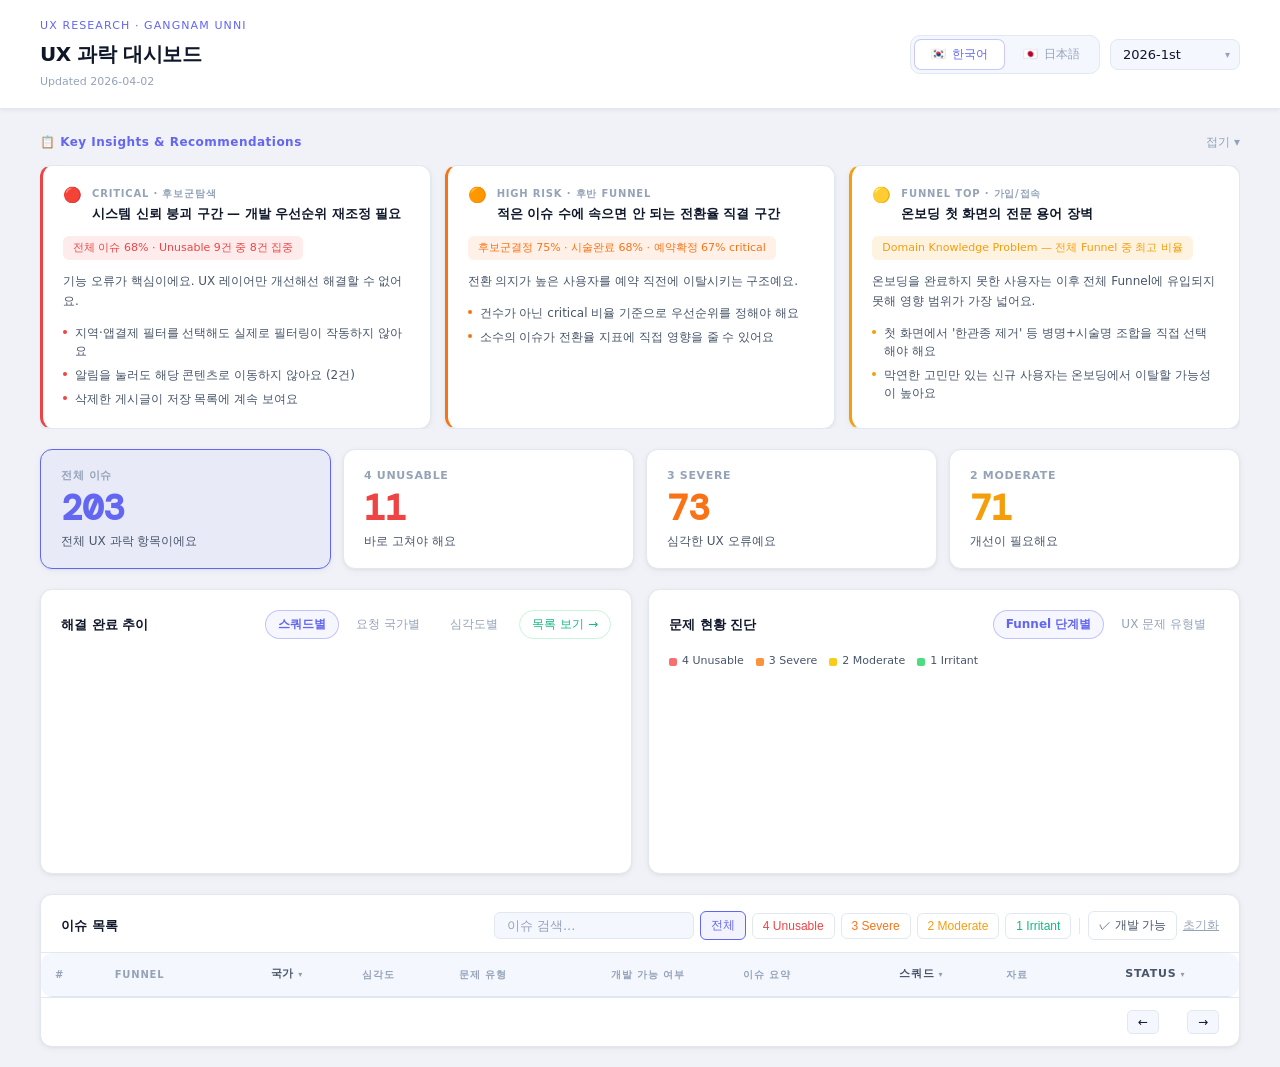
==== ux_dashboard_4.html @ ec980934 "fix: 계획중 이슈를 전체 이슈 카운트에 포함" ====
<!DOCTYPE html>
<html lang="ko">
<head>
<meta charset="UTF-8">
<meta name="viewport" content="width=device-width, initial-scale=1.0">
<title>UX 과락 대시보드 — 강남언니</title>
<link rel="preconnect" href="https://fonts.googleapis.com">
<link href="https://fonts.googleapis.com/css2?family=Noto+Sans+JP:wght@300;400;500;700&family=DM+Mono:wght@400;500&display=swap" rel="stylesheet">
<link rel="stylesheet" href="https://cdn.jsdelivr.net/gh/orioncactus/pretendard@v1.3.9/dist/web/variable/pretendardvariable.min.css">
<script src="https://cdnjs.cloudflare.com/ajax/libs/Chart.js/4.4.1/chart.umd.min.js"></script>
<script src="https://cdn.sheetjs.com/xlsx-0.20.3/package/dist/xlsx.full.min.js"></script>
<script src="https://cdnjs.cloudflare.com/ajax/libs/jszip/3.10.1/jszip.min.js"></script>
<style>
  :root {
    --bg: #f0f2f8;
    --surface: #ffffff;
    --surface2: #f5f7ff;
    --border: #e2e8f0;
    --text: #0f172a;
    --text-secondary: #475569;
    --muted: #94a3b8;
    --accent: #6366f1;
    --accent-jp: #ec4899;
    --s1: #10b981;
    --s2: #f59e0b;
    --s3: #f97316;
    --s4: #ef4444;
    --funnel-color: #3b82f6;
    --radius: 12px;
    --current-accent: #6366f1;
  }
  *, *::before, *::after { box-sizing: border-box; margin: 0; padding: 0; }
  body {
    font-family: "Pretendard Variable", "Pretendard", -apple-system, BlinkMacSystemFont, system-ui, sans-serif;
    background: var(--bg);
    color: var(--text);
    min-height: 100vh;
    line-height: 1.5;
    -webkit-font-smoothing: antialiased;
  }
  body.lang-jp { font-family: "Noto Sans JP", sans-serif; }

  /* HEADER */
  header {
    padding: 18px 40px;
    border-bottom: 1px solid var(--border);
    display: flex;
    align-items: center;
    justify-content: space-between;
    gap: 24px;
    flex-wrap: wrap;
    background: var(--surface);
    box-shadow: 0 1px 4px rgba(0,0,0,0.07);
  }
  .header-left { display: flex; flex-direction: column; gap: 4px; }
  .header-eyebrow { font-size: 11px; font-weight: 500; letter-spacing: 0.1em; color: var(--current-accent); text-transform: uppercase; transition: color 0.3s; }
  h1 { font-size: 20px; font-weight: 700; letter-spacing: -0.02em; }
  .header-updated { font-size: 11px; color: var(--muted); margin-top: 1px; }
  .header-right { display: flex; align-items: center; gap: 10px; }
  .lang-seg { display: flex; background: var(--surface2); border: 1px solid var(--border); border-radius: 10px; padding: 3px; gap: 2px; }
  .lang-btn { font-size: 12px; font-weight: 500; padding: 6px 16px; border-radius: 7px; border: none; background: transparent; color: var(--muted); cursor: pointer; transition: all 0.2s; display: flex; align-items: center; gap: 6px; white-space: nowrap; }
  .lang-btn:hover { color: var(--text); }
  .lang-btn.active-kr { background: var(--surface); color: var(--accent); border: 1px solid rgba(99,102,241,0.35); }
  .lang-btn.active-jp { background: var(--surface); color: var(--accent-jp); border: 1px solid rgba(236,72,153,0.35); }
  .period-dropdown-wrap { position: relative; }
  .period-dropdown { appearance: none; -webkit-appearance: none; background: var(--surface2); border: 1px solid var(--border); color: var(--text); font-family: inherit; font-size: 13px; padding: 7px 30px 7px 12px; border-radius: 8px; cursor: pointer; outline: none; transition: border-color 0.15s; min-width: 130px; }
  .period-dropdown:hover { border-color: var(--muted); }
  .period-dropdown:focus { border-color: var(--current-accent); }
  .dropdown-arrow { position: absolute; right: 10px; top: 50%; transform: translateY(-50%); pointer-events: none; color: var(--muted); font-size: 10px; }

  /* JP BANNER */
  .jp-placeholder { display: none; }
  .jp-placeholder.visible { display: block; }
  .jp-banner { background: linear-gradient(135deg, rgba(249,168,212,0.05), rgba(249,168,212,0.02)); border-bottom: 1px solid rgba(249,168,212,0.15); padding: 14px 40px; display: flex; align-items: center; justify-content: space-between; gap: 16px; }
  .jp-banner-text { font-size: 13px; color: var(--accent-jp); }
  .jp-banner-sub { font-size: 11px; color: var(--muted); margin-top: 3px; }
  .jp-upload-hint { font-size: 11px; color: var(--muted); border: 1px dashed rgba(249,168,212,0.25); border-radius: 6px; padding: 7px 12px; white-space: nowrap; }

  /* SUMMARY SECTION */
  .summary-section { padding: 24px 40px 0; }
  .summary-header { display: flex; align-items: center; justify-content: space-between; margin-bottom: 14px; cursor: pointer; user-select: none; }
  .summary-header-left { display: flex; align-items: center; gap: 8px; }
  .summary-eyebrow { font-size: 12px; font-weight: 600; letter-spacing: 0.04em; color: var(--current-accent); transition: color 0.3s; }
  .summary-toggle { font-size: 12px; color: var(--muted); display: flex; align-items: center; gap: 4px; transition: color 0.15s; }
  .summary-toggle:hover { color: var(--text); }
  .summary-toggle-icon { transition: transform 0.25s; }
  .summary-toggle-icon.collapsed { transform: rotate(-90deg); }

  .summary-cards { display: grid; grid-template-columns: repeat(3, 1fr); gap: 14px; overflow: hidden; max-height: 600px; transition: max-height 0.4s cubic-bezier(0.16,1,0.3,1), opacity 0.3s; }
  .summary-cards.collapsed { max-height: 0; opacity: 0; pointer-events: none; }

  .summary-card { background: var(--surface); border: 1px solid var(--border); border-radius: var(--radius); padding: 20px; display: flex; flex-direction: column; gap: 12px; box-shadow: 0 1px 3px rgba(0,0,0,0.05), 0 2px 8px rgba(0,0,0,0.04); }
  .summary-card.red { border-left: 3px solid var(--s4); }
  .summary-card.orange { border-left: 3px solid var(--s3); }
  .summary-card.yellow { border-left: 3px solid var(--s2); }

  .summary-card-header { display: flex; align-items: flex-start; gap: 10px; }
  .summary-icon { font-size: 15px; line-height: 1; margin-top: 2px; flex-shrink: 0; }
  .summary-card-titles {}
  .summary-card-label { font-size: 10px; font-weight: 600; letter-spacing: 0.08em; color: var(--muted); text-transform: uppercase; margin-bottom: 4px; }
  .summary-card-title { font-size: 13px; font-weight: 600; line-height: 1.45; color: var(--text); }

  .summary-desc { font-size: 12px; line-height: 1.65; color: var(--text-secondary); }

  .summary-bullets { display: flex; flex-direction: column; gap: 6px; }
  .summary-bullet { display: flex; align-items: flex-start; gap: 8px; font-size: 12px; color: var(--text-secondary); line-height: 1.5; }
  .bullet-dot { width: 4px; height: 4px; border-radius: 50%; flex-shrink: 0; margin-top: 6px; }
  .red .bullet-dot { background: var(--s4); }
  .orange .bullet-dot { background: var(--s3); }
  .yellow .bullet-dot { background: var(--s2); }

  .summary-stat { font-size: 11px; font-weight: 500; padding: 4px 10px; border-radius: 6px; display: inline-flex; align-items: center; gap: 5px; width: fit-content; }
  .red .summary-stat { background: rgba(239,68,68,0.1); color: var(--s4); }
  .orange .summary-stat { background: rgba(249,115,22,0.1); color: var(--s3); }
  .yellow .summary-stat { background: rgba(245,158,11,0.12); color: var(--s2); }

  /* MAIN */
  main { padding: 20px 40px; display: grid; gap: 20px; }

  /* KPI */
  .kpi-row { display: grid; grid-template-columns: repeat(4, 1fr); gap: 12px; }
  .kpi-card { background: var(--surface); border: 1px solid var(--border); border-radius: var(--radius); padding: 18px 20px; display: flex; flex-direction: column; gap: 6px; cursor: pointer; transition: border-color 0.2s, transform 0.15s, box-shadow 0.2s; box-shadow: 0 1px 3px rgba(0,0,0,0.05), 0 2px 8px rgba(0,0,0,0.04); }
  .kpi-card:hover { border-color: var(--current-accent); transform: translateY(-2px); box-shadow: 0 4px 16px rgba(99,102,241,0.15); }
  .kpi-card.active { border-color: var(--current-accent); background: rgba(99,102,241,0.06); }
  body.lang-jp .kpi-card.active { background: rgba(236,72,153,0.06); }
  .kpi-label { font-size: 11px; font-weight: 600; letter-spacing: 0.06em; color: var(--muted); text-transform: uppercase; }
  .kpi-value { font-size: 36px; font-weight: 700; font-family: "DM Mono", monospace; letter-spacing: -0.03em; line-height: 1; }
  .kpi-sub { font-size: 12px; color: var(--text-secondary); }
  .sev-1 { color: var(--s1); } .sev-2 { color: var(--s2); } .sev-3 { color: var(--s3); } .sev-4 { color: var(--s4); }

  /* CHARTS */
  .charts-row { display: grid; grid-template-columns: 1fr 1fr; gap: 20px; }
  .chart-card { background: var(--surface); border: 1px solid var(--border); border-radius: var(--radius); padding: 20px; display: flex; flex-direction: column; box-shadow: 0 1px 3px rgba(0,0,0,0.05), 0 2px 8px rgba(0,0,0,0.04); }
  .chart-title-wrap { display: flex; align-items: center; gap: 8px; margin-bottom: 14px; }
  .chart-title { font-size: 12px; font-weight: 600; color: var(--text-secondary); letter-spacing: 0.04em; }
  .chart-info-btn { position: relative; width: 16px; height: 16px; border-radius: 50%; border: 1.5px solid var(--border); color: var(--muted); font-size: 9px; font-family: "DM Mono", monospace; font-weight: 700; cursor: pointer; display: flex; align-items: center; justify-content: center; flex-shrink: 0; transition: border-color 0.15s, color 0.15s, background 0.15s; user-select: none; }
  .chart-info-btn:hover { border-color: var(--current-accent); color: var(--current-accent); background: rgba(99,102,241,0.08); }
  body.lang-jp .chart-info-btn:hover { background: rgba(236,72,153,0.08); }
  .chart-tooltip-panel { position: absolute; top: calc(100% + 8px); left: 0; width: 360px; background: var(--surface2); border: 1px solid var(--border); border-radius: var(--radius); padding: 14px 16px; z-index: 300; opacity: 0; pointer-events: none; transition: opacity 0.15s, transform 0.15s; transform: translateY(-6px); box-shadow: 0 12px 40px rgba(0,0,0,0.5); }
  .chart-tooltip-panel.align-right { left: auto; right: 0; }
  .chart-info-btn:hover .chart-tooltip-panel { opacity: 1; pointer-events: auto; transform: translateY(0); }
  .tooltip-section-title { font-size: 10px; font-weight: 600; letter-spacing: 0.12em; color: var(--muted); text-transform: uppercase; margin-bottom: 10px; }
  .tooltip-item { padding: 8px 0; border-bottom: 1px solid var(--border); display: flex; flex-direction: column; gap: 4px; }
  .tooltip-item:first-of-type { padding-top: 0; }
  .tooltip-item:last-child { border-bottom: none; padding-bottom: 0; }
  .tooltip-item-header { margin-bottom: 2px; }
  .tooltip-item-en { font-size: 11px; color: var(--text); line-height: 1.55; }
  .tooltip-item-kr { font-size: 11px; color: var(--text-secondary); line-height: 1.55; }
  body.lang-jp .tooltip-item-kr { display: none; }
  .tooltip-item-jp { display: none; font-size: 11px; color: var(--text-secondary); line-height: 1.55; }
  body.lang-jp .tooltip-item-jp { display: block; }
  body.lang-jp .tooltip-prob-desc { display: none; }
  .tooltip-prob-desc-jp { display: none; font-size: 11px; color: var(--text-secondary); line-height: 1.55; }
  body.lang-jp .tooltip-prob-desc-jp { display: block; }
  .tooltip-kr-title {}
  body.lang-jp .tooltip-kr-title { display: none; }
  .tooltip-jp-title { display: none; }
  body.lang-jp .tooltip-jp-title { display: block; }
  .tooltip-prob-name { font-size: 11px; font-weight: 600; color: var(--text); font-family: "DM Mono", monospace; }
  .tooltip-prob-desc { font-size: 11px; color: var(--text-secondary); line-height: 1.55; }
  /* dual chart layout */
  .dual-chart-wrap { display: flex; gap: 16px; }
  .dual-chart-panel { background: var(--surface); border: 1px solid var(--border); border-radius: var(--radius); padding: 20px; box-shadow: 0 1px 3px rgba(0,0,0,0.05), 0 2px 8px rgba(0,0,0,0.04); flex: 1; min-width: 0; display: flex; flex-direction: column; }
  .dual-chart-header { display: flex; justify-content: space-between; align-items: center; margin-bottom: 14px; }
  .dual-chart-title { font-size: 13px; font-weight: 600; color: var(--text); }
  .dual-chart-toggle { display: flex; gap: 4px; }
  .chart-mini-btn { font-size: 12px; font-weight: 500; padding: 5px 12px; border-radius: 20px; border: 1px solid transparent; background: transparent; color: var(--muted); cursor: pointer; transition: all 0.18s; font-family: inherit; }
  .chart-mini-btn:hover { color: var(--text); background: var(--surface2); border-color: var(--border); }
  .chart-mini-btn.active { background: var(--surface2); border-color: var(--border); color: var(--text); font-weight: 600; }
  .chart-mini-btn.view-list-btn { color: var(--s1); border-color: rgba(74,222,128,0.3); margin-left: 4px; }
  .chart-mini-btn.view-list-btn:hover { background: rgba(74,222,128,0.08); border-color: rgba(74,222,128,0.5); }
  .resolved-view-banner { display: flex; align-items: center; gap: 10px; background: rgba(74,222,128,0.08); border: 1px solid rgba(74,222,128,0.25); border-radius: 8px; padding: 8px 14px; margin-bottom: 10px; font-size: 12px; color: var(--s1); }
  .resolved-view-banner span { flex: 1; }
  .resolved-view-exit { font-size: 11px; padding: 3px 10px; border-radius: 6px; border: 1px solid rgba(74,222,128,0.3); background: transparent; color: var(--s1); cursor: pointer; white-space: nowrap; transition: all 0.15s; font-family: inherit; }
  .resolved-view-exit:hover { background: rgba(74,222,128,0.12); }
  body.lang-jp .chart-mini-btn.active { color: var(--accent-jp); border-color: rgba(236,72,153,0.35); background: rgba(236,72,153,0.06); }
  body:not(.lang-jp) .chart-mini-btn.active { color: var(--accent); border-color: rgba(99,102,241,0.35); background: rgba(99,102,241,0.06); }
  .right-chart-view { display: none; flex-direction: column; flex: 1; }
  .right-chart-view.active { display: flex; }
  .chart-wrap { position: relative; flex: 1; min-height: 200px; }
  .stack-legend { display: flex; gap: 12px; margin-bottom: 12px; flex-wrap: wrap; }
  .legend-item { display: flex; align-items: center; gap: 5px; font-size: 11px; color: var(--text-secondary); }
  .legend-dot { width: 8px; height: 8px; border-radius: 2px; flex-shrink: 0; }
  .funnel-bars { display: flex; flex-direction: column; gap: 8px; flex: 1; }
  .funnel-row { display: flex; align-items: center; gap: 10px; }
  .funnel-name { font-size: 11px; color: var(--text-secondary); width: 110px; flex-shrink: 0; white-space: nowrap; overflow: hidden; text-overflow: ellipsis; cursor: pointer; transition: color 0.15s, background 0.15s; border-radius: 4px; padding: 2px 5px; margin-left: -5px; text-decoration: underline; text-decoration-style: dotted; text-decoration-color: rgba(107,114,128,0.4); text-underline-offset: 3px; }
  .funnel-name:hover { color: var(--text); background: var(--surface2); text-decoration-color: var(--muted); }
  .funnel-name.selected { color: var(--current-accent); font-weight: 600; text-decoration-color: var(--current-accent); text-decoration-style: solid; }
  .funnel-bar-bg { flex: 1; background: var(--surface2); border-radius: 4px; height: 20px; overflow: hidden; cursor: pointer; display: flex; }
  .stack-seg { height: 100%; transition: width 0.6s cubic-bezier(0.16,1,0.3,1); display: flex; align-items: center; justify-content: center; min-width: 0; overflow: hidden; }
  .stack-seg:first-child { border-radius: 4px 0 0 4px; }
  .stack-seg:last-child { border-radius: 0 4px 4px 0; }
  .stack-seg:only-child { border-radius: 4px; }
  .stack-label { font-family: "DM Mono", monospace; font-size: 10px; color: rgba(0,0,0,0.75); font-weight: 600; white-space: nowrap; pointer-events: none; }
  .funnel-total { font-family: "DM Mono", monospace; font-size: 11px; color: var(--muted); width: 28px; text-align: right; flex-shrink: 0; }

  /* TABLE */
  .table-card { background: var(--surface); border: 1px solid var(--border); border-radius: var(--radius); overflow: visible; box-shadow: 0 1px 3px rgba(0,0,0,0.05), 0 2px 8px rgba(0,0,0,0.04); }
  .table-scroll-wrap { overflow: hidden; border-radius: var(--radius); }
  .table-header { padding: 16px 20px 12px; display: flex; align-items: center; justify-content: space-between; border-bottom: 1px solid var(--border); gap: 16px; flex-wrap: wrap; }
  .table-title { font-size: 13px; font-weight: 600; color: var(--text); }
  .filters { display: flex; gap: 6px; flex-wrap: wrap; align-items: center; }
  .filter-btn { font-size: 12px; padding: 5px 10px; border-radius: 6px; border: 1px solid var(--border); background: transparent; color: var(--text-secondary); cursor: pointer; transition: all 0.15s; white-space: nowrap; }
  .filter-btn:hover { border-color: var(--text); color: var(--text); }
  .filter-btn.active { border-color: var(--current-accent); color: var(--current-accent); background: rgba(99,102,241,0.08); }
  body.lang-jp .filter-btn.active { background: rgba(236,72,153,0.08); }
  .spec-filter-btn.active { border-color: var(--s1) !important; color: var(--s1) !important; background: rgba(16,185,129,0.12) !important; }
  .search-input { background: var(--surface2); border: 1px solid var(--border); border-radius: 6px; padding: 5px 12px; color: var(--text); font-size: 13px; outline: none; width: 200px; transition: border-color 0.15s; font-family: inherit; }
  .search-input:focus { border-color: var(--current-accent); }
  .search-input::placeholder { color: var(--muted); }
  .issue-table { width: 100%; border-collapse: collapse; }
  .issue-table th { font-size: 10px; font-weight: 600; letter-spacing: 0.08em; color: var(--muted); text-transform: uppercase; padding: 9px 14px; text-align: left; border-bottom: 1px solid var(--border); background: var(--surface2); }
  .issue-table td { padding: 12px 14px; font-size: 13px; border-bottom: 1px solid var(--border); vertical-align: middle; }
  .issue-table tr:last-child td { border-bottom: none; }
  .issue-table tbody tr { cursor: pointer; transition: background 0.1s; }
  .issue-table tbody tr:hover { background: rgba(99,102,241,0.04); }
  .spec-badge { display: inline-flex; align-items: center; justify-content: center; width: 18px; height: 18px; border-radius: 50%; background: rgba(16,185,129,0.15); color: var(--s1); font-size: 11px; font-weight: 700; line-height: 1; }
  .squad-badge { display: inline-flex; align-items: center; font-size: 11px; font-weight: 600; padding: 3px 8px; border-radius: 10px; white-space: nowrap; }
  .sev-badge { display: inline-flex; align-items: center; font-size: 10px; font-weight: 600; font-family: "DM Mono", monospace; padding: 3px 8px; border-radius: 4px; white-space: nowrap; }
  .sev-badge.s1 { background: rgba(16,185,129,0.12); color: var(--s1); }
  .sev-badge.s2 { background: rgba(245,158,11,0.14); color: var(--s2); }
  .sev-badge.s3 { background: rgba(249,115,22,0.12); color: var(--s3); }
  .sev-badge.s4 { background: rgba(239,68,68,0.12); color: var(--s4); }
  
  .squad-badge { display: inline-block; font-size: 11px; font-weight: 600; border-radius: 20px; padding: 2px 10px; white-space: nowrap; }
  .squad-badge.squad-관계 { background: #dbeafe; color: #1d4ed8; }
  .squad-badge.squad-핵심콘텐츠 { background: #fef3c7; color: #92400e; }
  .squad-badge.squad-검색 { background: #d1fae5; color: #065f46; }
  .squad-badge.squad-탐색 { background: #ede9fe; color: #5b21b6; }
  .squad-badge.squad-기타 { background: #f1f5f9; color: #475569; }
  .squad-badge.squad-필수 { background: #fce7f3; color: #9d174d; }
  .prob-tag { display: inline-block; font-size: 10px; background: var(--surface2); border: 1px solid var(--border); border-radius: 4px; padding: 2px 6px; color: var(--text-secondary); margin: 1px; white-space: nowrap; }
  .issue-text { line-height: 1.5; color: var(--text); max-width: 440px; display: -webkit-box; -webkit-line-clamp: 2; -webkit-box-orient: vertical; overflow: hidden; }
  .has-img-icon { display: inline-flex; align-items: center; gap: 3px; font-size: 10px; color: var(--muted); white-space: nowrap; }
  .row-num { font-family: "DM Mono", monospace; font-size: 11px; color: var(--muted); }
  .status-badge { display: inline-block; font-size: 10px; font-weight: 600; border-radius: 5px; padding: 2px 8px; white-space: nowrap; }
  .status-badge.s-done { background: rgba(16,185,129,0.12); color: var(--s1); border: 1px solid rgba(16,185,129,0.3); }
  .status-badge.s-planned { background: rgba(96,165,250,0.1); color: #60a5fa; border: 1px solid rgba(96,165,250,0.3); }
  .status-badge.s-exclude { background: rgba(148,163,184,0.12); color: var(--muted); border: 1px solid rgba(148,163,184,0.3); }
  .status-badge.s-exclude-tip { cursor: help; gap: 3px; }
  .status-badge.s-empty { color: #cbd5e1; font-size: 11px; }
  tr.s-row-done td { opacity: 0.4; text-decoration: line-through; text-decoration-color: rgba(0,0,0,0.25); }
  tr.s-row-done td:last-child { opacity: 1; text-decoration: none; }
  .table-footer { padding: 12px 20px; border-top: 1px solid var(--border); font-size: 12px; color: var(--text-secondary); display: flex; align-items: center; justify-content: space-between; }
  .page-btns { display: flex; gap: 6px; align-items: center; }
  .page-btn { background: var(--surface2); border: 1px solid var(--border); color: var(--text); font-size: 12px; padding: 4px 10px; border-radius: 5px; cursor: pointer; font-family: inherit; transition: border-color 0.15s; }
  .page-btn:hover { border-color: var(--current-accent); color: var(--current-accent); }
  .page-btn:disabled { opacity: 0.3; cursor: not-allowed; }
  .filter-divider { width: 1px; height: 16px; background: var(--border); margin: 0 2px; align-self: center; flex-shrink: 0; }
  .reset-btn { font-size: 12px; color: var(--muted); cursor: pointer; text-decoration: underline; background: none; border: none; font-family: inherit; padding: 0; transition: color 0.15s; }
  .reset-btn:hover { color: var(--current-accent); }

  /* MODAL */
  .modal-overlay { position: fixed; inset: 0; background: rgba(0,0,0,0.75); backdrop-filter: blur(8px); z-index: 100; display: flex; align-items: center; justify-content: center; padding: 24px; opacity: 0; pointer-events: none; transition: opacity 0.2s; }
  .modal-overlay.open { opacity: 1; pointer-events: all; }
  .modal { background: var(--surface); border: 1px solid var(--border); border-radius: 16px; width: 100%; max-width: 720px; max-height: 88vh; overflow-y: auto; transform: translateY(16px); transition: transform 0.2s; position: relative; display: flex; flex-direction: column; }
  .modal-overlay.open .modal { transform: translateY(0); }
  .modal-header { padding: 24px 28px 18px; border-bottom: 1px solid var(--border); position: sticky; top: 0; background: var(--surface); z-index: 10; }
  .modal-close { position: absolute; top: 18px; right: 18px; background: var(--surface2); border: 1px solid var(--border); color: var(--muted); width: 30px; height: 30px; border-radius: 7px; cursor: pointer; font-size: 14px; display: flex; align-items: center; justify-content: center; transition: all 0.15s; }
  .modal-close:hover { color: var(--text); border-color: var(--text); }
  .modal-id { font-family: "DM Mono", monospace; font-size: 11px; color: var(--muted); letter-spacing: 0.1em; margin-bottom: 8px; }
  .modal-headline { font-size: 15px; font-weight: 600; line-height: 1.6; padding-right: 36px; margin-bottom: 14px; }
  .modal-meta { display: flex; gap: 8px; flex-wrap: wrap; }
  .modal-funnel { font-size: 11px; color: var(--funnel-color); background: rgba(96,165,250,0.1); border: 1px solid rgba(96,165,250,0.2); border-radius: 6px; padding: 4px 10px; }
  .modal-period-tag { font-size: 11px; color: var(--text-secondary); background: var(--surface2); border: 1px solid var(--border); border-radius: 6px; padding: 4px 10px; }
  .modal-body { padding: 20px 28px 28px; display: flex; flex-direction: column; gap: 20px; }
  .modal-section-label { font-size: 10px; font-weight: 600; letter-spacing: 0.1em; color: var(--muted); text-transform: uppercase; margin-bottom: 8px; }
  .modal-problem-text { font-size: 13px; line-height: 1.75; color: var(--text); background: var(--surface2); border-radius: 10px; padding: 14px 16px; white-space: pre-wrap; }
  .img-gallery { display: grid; grid-template-columns: repeat(auto-fill, minmax(180px, 1fr)); gap: 10px; }
  .img-thumb-wrap { background: var(--surface2); border: 1px solid var(--border); border-radius: 10px; overflow: hidden; cursor: zoom-in; transition: border-color 0.15s, transform 0.15s; aspect-ratio: 9/16; display: flex; align-items: center; justify-content: center; }
  .img-thumb-wrap:hover { border-color: var(--current-accent); transform: scale(1.02); }
  .img-thumb { width: 100%; height: 100%; object-fit: contain; display: block; }
  .modal-link-btn { display: inline-flex; align-items: center; gap: 8px; font-size: 12px; color: var(--funnel-color); border: 1px solid rgba(96,165,250,0.25); border-radius: 8px; padding: 8px 14px; text-decoration: none; background: rgba(96,165,250,0.05); transition: all 0.15s; width: fit-content; }
  .modal-link-btn:hover { background: rgba(96,165,250,0.12); border-color: rgba(96,165,250,0.5); }

  /* LIGHTBOX */
  .lightbox { position: fixed; inset: 0; background: rgba(0,0,0,0.92); z-index: 200; display: flex; align-items: center; justify-content: center; padding: 24px; opacity: 0; pointer-events: none; transition: opacity 0.2s; }
  .lightbox.open { opacity: 1; pointer-events: all; }
  .lightbox img { max-width: 100%; max-height: 90vh; object-fit: contain; border-radius: 8px; }
  .lightbox-close { position: absolute; top: 20px; right: 20px; background: rgba(255,255,255,0.1); border: 1px solid rgba(255,255,255,0.2); color: #fff; width: 40px; height: 40px; border-radius: 10px; cursor: pointer; font-size: 16px; display: flex; align-items: center; justify-content: center; transition: background 0.15s; }
  .lightbox-close:hover { background: rgba(255,255,255,0.2); }

  .stack-tooltip { position: fixed; background: var(--surface2); border: 1px solid var(--border); border-radius: 8px; padding: 8px 12px; font-size: 12px; color: var(--text); pointer-events: none; z-index: 300; opacity: 0; transition: opacity 0.1s; white-space: nowrap; line-height: 1.8; box-shadow: 0 4px 12px rgba(0,0,0,0.3); }

  .country-row { display: grid; grid-template-columns: 1fr 1fr; gap: 20px; }
  .country-card { background: var(--surface); border: 1px solid var(--border); border-radius: var(--radius); padding: 18px 20px; box-shadow: 0 1px 3px rgba(0,0,0,0.05), 0 2px 8px rgba(0,0,0,0.04); }
  .country-card-header { display: flex; align-items: center; justify-content: space-between; margin-bottom: 10px; }
  .country-card-title { font-size: 13px; font-weight: 600; color: var(--text); }
  .country-card-total { font-family: "DM Mono", monospace; font-size: 11px; color: var(--text-secondary); }
  .country-progress-wrap { margin: 8px 0 6px; }
  .country-progress-bg { height: 6px; border-radius: 3px; background: var(--border); overflow: hidden; display: flex; }
  .country-progress-seg { height: 100%; transition: width 0.5s cubic-bezier(0.16,1,0.3,1); }
  .country-progress-label { font-size: 11px; color: var(--text-secondary); margin-top: 5px; display: flex; justify-content: space-between; }
  .country-legend { display: flex; gap: 10px; flex-wrap: wrap; margin-top: 8px; }
  .country-legend-item { font-size: 10px; color: var(--text-secondary); display: flex; align-items: center; gap: 4px; }
  .country-legend-dot { width: 7px; height: 7px; border-radius: 50%; flex-shrink: 0; }
  .country-detail-btn { display: block; width: 100%; margin-top: 10px; padding: 6px 0; background: none; border: 1px solid var(--border); border-radius: 6px; color: var(--muted); font-size: 11px; font-family: inherit; cursor: pointer; transition: border-color 0.15s, color 0.15s; text-align: center; }
  .country-detail-btn:hover { border-color: var(--muted); color: var(--text-secondary); }
  .country-detail-panel { overflow: hidden; max-height: 0; transition: max-height 0.38s cubic-bezier(0.16,1,0.3,1); }
  .country-detail-panel.open { max-height: 180px; }
  .country-vbar-area { display: flex; align-items: flex-end; gap: 6px; height: 90px; margin-top: 14px; padding: 0 4px; }
  .country-vbar-col { display: flex; flex-direction: column; align-items: center; flex: 1; min-width: 0; }
  .country-vbar-count { font-family: "DM Mono", monospace; font-size: 10px; font-weight: 600; color: var(--text); margin-bottom: 4px; }
  .country-vbar-bar { width: 100%; border-radius: 3px 3px 0 0; min-height: 2px; transition: height 0.45s cubic-bezier(0.16,1,0.3,1); }
  .country-vbar-name { font-size: 9px; color: var(--muted); margin-top: 4px; text-align: center; white-space: nowrap; overflow: hidden; text-overflow: ellipsis; max-width: 100%; }
  .origin-badge { display: inline-block; font-family: "DM Mono", monospace; font-size: 10px; font-weight: 600; padding: 2px 7px; border-radius: 4px; cursor: default; user-select: none; }
  .origin-kr { background: rgba(99,102,241,0.1); color: var(--accent); border: 1px solid rgba(99,102,241,0.3); }
  .origin-jp { background: rgba(236,72,153,0.1); color: var(--accent-jp); border: 1px solid rgba(236,72,153,0.3); }
  /* 컬럼 필터 팝오버 (국가 / 스쿼드) */
  .col-filter-wrap { position: relative; display: inline-block; }
  .col-filter-btn { cursor: pointer; user-select: none; white-space: nowrap; font-size: 11px; padding: 3px 7px; border-radius: 6px; border: 1px solid transparent; transition: all 0.15s; display: inline-flex; align-items: center; gap: 4px; color: var(--text-secondary); }
  .col-filter-btn:hover { color: var(--text); background: rgba(255,255,255,0.06); border-color: var(--border); }
  .col-filter-btn.filtered { color: var(--accent); background: rgba(99,102,241,0.12); border-color: rgba(99,102,241,0.35); }
  .col-filter-chevron { font-size: 8px; opacity: 0.55; transition: transform 0.18s; }
  .col-filter-btn.open .col-filter-chevron { transform: rotate(180deg); }
  .col-filter-popover { position: absolute; top: calc(100% + 8px); left: 50%; transform: translateX(-50%); background: var(--surface2); border: 1px solid var(--border); border-radius: 10px; box-shadow: 0 10px 28px rgba(0,0,0,0.5); z-index: 400; padding: 5px; min-width: 136px; display: none; }
  .col-filter-popover.open { display: block; }
  .col-filter-popover.align-right { left: auto; right: 0; transform: none; }
  .col-filter-item { display: flex; align-items: center; gap: 8px; padding: 7px 10px; border-radius: 7px; font-size: 12px; cursor: pointer; color: var(--text-secondary); transition: background 0.12s, color 0.12s; white-space: nowrap; }
  .col-filter-item:hover { background: rgba(255,255,255,0.06); color: var(--text); }
  .col-filter-item.active { color: var(--text); background: rgba(255,255,255,0.04); }
  .col-filter-dot { width: 7px; height: 7px; border-radius: 50%; flex-shrink: 0; }
  .col-filter-check { font-size: 11px; color: var(--accent); visibility: hidden; margin-left: auto; }
  .col-filter-item.active .col-filter-check { visibility: visible; }
  .col-filter-count { font-size: 10px; font-family: "DM Mono", monospace; color: var(--muted); margin-left: auto; padding-left: 8px; }
  .col-filter-divider { height: 1px; background: var(--border); margin: 4px 2px; }
  .col-filter-footer { padding: 6px 8px 2px; display: flex; gap: 6px; justify-content: flex-end; border-top: 1px solid var(--border); margin-top: 4px; }
  .col-filter-clear { font-size: 10px; color: var(--muted); cursor: pointer; padding: 3px 7px; border-radius: 5px; background: transparent; border: 1px solid var(--border); transition: all 0.12s; }
  .col-filter-clear:hover { color: var(--text); border-color: var(--text); }
  @media (max-width: 960px) {
    header, .summary-section, main { padding: 16px 20px; }
    .kpi-row { grid-template-columns: repeat(2, 1fr); }
    .trend-grid, .country-row { grid-template-columns: 1fr; }
    .trend-card.full { grid-column: 1; }
    .trend-kpi-row { grid-template-columns: repeat(2, 1fr); }
    .summary-cards { grid-template-columns: 1fr; }
    .img-gallery { grid-template-columns: repeat(auto-fill, minmax(140px, 1fr)); }
  }
  @media (max-width: 600px) {
    .charts-row { grid-template-columns: 1fr; }
  }


  .csv-origin-btn.active-col{border-color:rgba(15,185,129,0.5);background:rgba(15,185,129,0.08);color:var(--s1);font-weight:600;}
</style>
</head>
<body>

<!-- HEADER -->
<header>
  <div class="header-left">
    <div class="header-eyebrow" id="header-eyebrow">UX Research · Gangnam Unni</div>
    <h1 id="header-title">UX 과락 대시보드</h1>
    <div class="header-updated">Updated 2026-04-02</div>
  </div>
  <div class="header-right">
    <div class="lang-seg">
      <button class="lang-btn active-kr" id="btn-kr" onclick="setLang('kr')"><span>🇰🇷</span> 한국어</button>
      <button class="lang-btn" id="btn-jp" onclick="setLang('jp')"><span>🇯🇵</span> 日本語</button>
    </div>
    <div class="period-dropdown-wrap">
      <select class="period-dropdown" id="period-select" onchange="selectPeriod(this.value)"></select>
      <span class="dropdown-arrow">▾</span>
    </div>
  </div>
</header>

<!-- JP BANNER -->
<div class="jp-placeholder" id="jp-placeholder">
  <div class="jp-banner">
    <div>
      <div class="jp-banner-text">🗂 日本語版データはまだ登録されていません</div>
      <div class="jp-banner-sub">データファイルをアップロードすると、このダッシュボードに追加できます</div>
    </div>
    <div class="jp-upload-hint">+ 次の四半期にファイルをアップロードすると自動追加</div>
  </div>
</div>

<!-- SUMMARY -->
<div class="summary-section">
  <div class="summary-header" onclick="toggleSummary()">
    <div class="summary-header-left">
      <div class="summary-eyebrow" id="summary-eyebrow">📋 Key Insights &amp; Recommendations</div>
    </div>
    <div class="summary-toggle">
      <span id="summary-toggle-text">접기</span>
      <span class="summary-toggle-icon" id="summary-toggle-icon">▾</span>
    </div>
  </div>
  <div class="summary-cards" id="summary-cards">

    <!-- CARD 1 -->
    <div class="summary-card red">
      <div class="summary-card-header">
        <div class="summary-icon">🔴</div>
        <div class="summary-card-titles">
          <div class="summary-card-label" id="sc1-label">Critical · 후보군탐색</div>
          <div class="summary-card-title" id="sc1-title">시스템 신뢰 붕괴 구간 — 개발 우선순위 재조정 필요</div>
        </div>
      </div>
      <div class="summary-stat" id="sc1-stat">전체 이슈 68% · Unusable 9건 중 8건 집중</div>
      <div class="summary-desc" id="sc1-desc">UX 불편이 아닌 기능 오류가 핵심으로, UX 레이어 개선만으로는 해결 불가합니다.</div>
      <div class="summary-bullets">
        <div class="summary-bullet"><div class="bullet-dot"></div><span id="sc1-b1">지역·앱결제 필터 선택 시 실제 필터링 미작동</span></div>
        <div class="summary-bullet"><div class="bullet-dot"></div><span id="sc1-b2">알림 클릭 시 해당 콘텐츠로 미이동 (2건)</span></div>
        <div class="summary-bullet"><div class="bullet-dot"></div><span id="sc1-b3">삭제된 게시글이 저장 목록에 계속 노출</span></div>
      </div>
    </div>

    <!-- CARD 2 -->
    <div class="summary-card orange">
      <div class="summary-card-header">
        <div class="summary-icon">🟠</div>
        <div class="summary-card-titles">
          <div class="summary-card-label" id="sc2-label">High Risk · 후반 Funnel</div>
          <div class="summary-card-title" id="sc2-title">적은 이슈 수에 속으면 안 되는 전환율 직결 구간</div>
        </div>
      </div>
      <div class="summary-stat" id="sc2-stat">후보군결정 75% · 시술완료 68% · 예약확정 67% critical</div>
      <div class="summary-desc" id="sc2-desc">이미 전환 의지가 높은 사용자를 예약 직전에 이탈시키는 구조입니다.</div>
      <div class="summary-bullets">
        <div class="summary-bullet"><div class="bullet-dot"></div><span id="sc2-b1">절대 건수가 아닌 critical 비율 기준 우선순위 적용 필요</span></div>
        <div class="summary-bullet"><div class="bullet-dot"></div><span id="sc2-b2">소수의 이슈가 전환율 지표에 직접 영향을 줄 수 있음</span></div>
      </div>
    </div>

    <!-- CARD 3 -->
    <div class="summary-card yellow">
      <div class="summary-card-header">
        <div class="summary-icon">🟡</div>
        <div class="summary-card-titles">
          <div class="summary-card-label" id="sc3-label">Funnel Top · 가입/접속</div>
          <div class="summary-card-title" id="sc3-title">온보딩 첫 화면의 전문 용어 장벽</div>
        </div>
      </div>
      <div class="summary-stat" id="sc3-stat">Domain Knowledge Problem — 전체 Funnel 중 최고 비율</div>
      <div class="summary-desc" id="sc3-desc">온보딩 미완료 사용자는 이후 전체 Funnel에 유입되지 못해 영향 범위가 가장 넓습니다.</div>
      <div class="summary-bullets">
        <div class="summary-bullet"><div class="bullet-dot"></div><span id="sc3-b1">첫 화면에서 '한관종 제거' 등 병명+시술명 조합 선택 요구</span></div>
        <div class="summary-bullet"><div class="bullet-dot"></div><span id="sc3-b2">막연한 고민만 있는 신규 사용자의 온보딩 이탈 가능성 높음</span></div>
      </div>
    </div>

  </div>
</div>

<!-- MAIN -->
<main id="main-content">
  <div class="kpi-row">
    <div class="kpi-card active" onclick="filterSeverity('all')" id="kpi-all">
      <div class="kpi-label" id="kpi-label-all">전체 이슈</div>
      <div class="kpi-value" style="color:var(--current-accent)" id="kpi-total-val">—</div>
      <div class="kpi-sub" id="kpi-sub-all">전체 UX 과락 항목</div>
    </div>
    <div class="kpi-card" onclick="filterSeverity('4 Unusable')" id="kpi-4">
      <div class="kpi-label">4 Unusable</div>
      <div class="kpi-value sev-4" id="kpi-4-val">—</div>
      <div class="kpi-sub" id="kpi-sub-4">즉시 수정 필요</div>
    </div>
    <div class="kpi-card" onclick="filterSeverity('3 Severe')" id="kpi-3">
      <div class="kpi-label">3 Severe</div>
      <div class="kpi-value sev-3" id="kpi-3-val">—</div>
      <div class="kpi-sub" id="kpi-sub-3">심각한 UX 오류</div>
    </div>
    <div class="kpi-card" onclick="filterSeverity('2 Moderate')" id="kpi-2">
      <div class="kpi-label">2 Moderate</div>
      <div class="kpi-value sev-2" id="kpi-2-val">—</div>
      <div class="kpi-sub" id="kpi-sub-2">개선 검토 필요</div>
    </div>
  </div>

  <div class="dual-chart-wrap" id="combo-chart-card">

    <!-- 왼쪽: 해결 완료 추이 -->
    <div class="dual-chart-panel">
      <div class="dual-chart-header">
        <div class="dual-chart-title" id="resolved-chart-title">해결 완료 추이</div>
        <div class="dual-chart-toggle">
          <button class="chart-mini-btn active" onclick="switchResolvedGrouping('squad')" id="rgbtn-squad">스쿼드별</button>
          <button class="chart-mini-btn" onclick="switchResolvedGrouping('country')" id="rgbtn-country">요청 국가별</button>
          <button class="chart-mini-btn" onclick="switchResolvedGrouping('severity')" id="rgbtn-severity">심각도별</button>
          <button class="chart-mini-btn view-list-btn" onclick="viewResolvedIssues()">목록 보기 →</button>
        </div>
      </div>
      <div class="chart-wrap" style="height:220px;position:relative"><canvas id="resolvedChart"></canvas><div id="resolvedChartEmpty" style="display:none;position:absolute;inset:0;flex-direction:column;flex-direction:column;align-items:center;justify-content:center;gap:6px;color:#94a3b8;font-size:12px;pointer-events:none"><svg width="32" height="32" fill="none" stroke="currentColor" stroke-width="1.5" viewBox="0 0 24 24"><rect x="3" y="12" width="3" height="9" rx="1"/><rect x="9" y="8" width="3" height="13" rx="1"/><rect x="15" y="5" width="3" height="16" rx="1"/><rect x="21" y="2" width="3" height="19" rx="1"/></svg><span id="resolved-chart-empty-text">해결 완료된 이슈가 없어요</span></div></div>
    </div>

    <!-- 오른쪽: Funnel / UX 문제 유형 -->
    <div class="dual-chart-panel">
      <div class="dual-chart-header">
        <div class="dual-chart-title">문제 현황 진단</div>
        <div class="dual-chart-toggle">
          <button class="chart-mini-btn active" onclick="switchRightTab('funnel')" id="rtab-funnel">Funnel 단계별</button>
          <button class="chart-mini-btn" onclick="switchRightTab('prob')" id="rtab-prob">UX 문제 유형별</button>
        </div>
      </div>
      <div class="right-chart-view active" id="rview-funnel">
        <div class="stack-legend">
          <div class="legend-item"><div class="legend-dot" style="background:#f87171"></div>4 Unusable</div>
          <div class="legend-item"><div class="legend-dot" style="background:#fb923c"></div>3 Severe</div>
          <div class="legend-item"><div class="legend-dot" style="background:#facc15"></div>2 Moderate</div>
          <div class="legend-item"><div class="legend-dot" style="background:#4ade80"></div>1 Irritant</div>
        </div>
        <div class="funnel-bars" id="funnel-bars"></div>
      </div>
      <div class="right-chart-view" id="rview-prob">
        <div class="chart-wrap" style="height:220px"><canvas id="probChart"></canvas></div>
      </div>
    </div>

  </div>


  <div class="table-card">
    <div id="resolved-view-banner" class="resolved-view-banner" style="display:none">
      <span>✅ 해결 완료 이슈만 표시 중</span>
      <button class="resolved-view-exit" onclick="exitResolvedView()">× 전체 보기로 돌아가기</button>
    </div>
    <div class="table-header">
      <div class="table-title" id="table-title">이슈 목록</div>
      <div class="filters">
        <input class="search-input" id="searchInput" type="text" placeholder="이슈 검색...">
        <button class="filter-btn active" onclick="filterSeverity('all')" id="fb-all">전체</button>
        <button class="filter-btn" onclick="filterSeverity('4 Unusable')" id="fb-4" style="color:var(--s4)">4 Unusable</button>
        <button class="filter-btn" onclick="filterSeverity('3 Severe')" id="fb-3" style="color:var(--s3)">3 Severe</button>
        <button class="filter-btn" onclick="filterSeverity('2 Moderate')" id="fb-2" style="color:var(--s2)">2 Moderate</button>
        <button class="filter-btn" onclick="filterSeverity('1 Irritant')" id="fb-1" style="color:var(--s1)">1 Irritant</button>
        <span class="filter-divider"></span>
        <button class="filter-btn spec-filter-btn" onclick="toggleServerSpec()" id="fb-server-spec">✓ 개발 가능</button>
        <button class="reset-btn" onclick="resetAll()" id="reset-btn">초기화</button>

      </div>
    </div>
    <div class="table-scroll-wrap"><table class="issue-table">
      <thead>
        <tr>
          <th>#</th><th id="th-funnel">Funnel</th>
          <th id="th-origin" style="text-align:center;white-space:nowrap;position:relative">
            <div class="col-filter-wrap">
              <span class="col-filter-btn" id="origin-filter-btn" onclick="toggleColFilter(event,'origin')">
                <span id="origin-filter-label">국가</span><span class="col-filter-chevron">▾</span>
              </span>
              <div class="col-filter-popover" id="origin-popover">
                <div class="col-filter-item active" data-val="all" onclick="setOriginFilter('all')"><span class="col-filter-dot" style="background:#64748b"></span><span id="origin-popover-all-label">전체</span><span class="col-filter-check">✓</span></div>
                <div class="col-filter-divider"></div>
                <div class="col-filter-item" data-val="kr" onclick="setOriginFilter('kr')"><span class="col-filter-dot" style="background:#6366f1"></span>KR<span class="col-filter-check">✓</span><span class="col-filter-count" id="origin-count-kr"></span></div>
                <div class="col-filter-item" data-val="jp" onclick="setOriginFilter('jp')"><span class="col-filter-dot" style="background:#ec4899"></span>JP<span class="col-filter-check">✓</span><span class="col-filter-count" id="origin-count-jp"></span></div>
              </div>
            </div>
          </th>
          <th id="th-sev">심각도</th>
          <th id="th-type">문제 유형</th><th id="th-server-spec" style="text-align:center;white-space:nowrap">개발 가능 여부</th><th id="th-summary">이슈 요약</th>
          <th id="th-squad" style="text-align:center;white-space:nowrap;position:relative">
            <div class="col-filter-wrap">
              <span class="col-filter-btn" id="squad-filter-btn" onclick="toggleColFilter(event,'squad')">
                <span id="squad-filter-label">스쿼드</span><span class="col-filter-chevron">▾</span>
              </span>
              <div class="col-filter-popover" id="squad-popover"></div>
            </div>
          </th>
          <th id="th-media">자료</th><th id="th-resolved" style="text-align:center;white-space:nowrap;position:relative">
            <div class="col-filter-wrap">
              <span class="col-filter-btn" id="status-filter-btn" onclick="toggleColFilter(event,'status')">
                <span id="status-filter-label">Status</span><span class="col-filter-chevron">▾</span>
              </span>
              <div class="col-filter-popover align-right" id="status-popover"></div>
            </div>
          </th>
        </tr>
      </thead>
      <tbody id="issueTableBody"></tbody>
    </table></div>
    <div class="table-footer">
      <span id="table-count"></span>
      <div class="page-btns">
        <button class="page-btn" id="prevBtn" onclick="changePage(-1)">←</button>
        <span id="page-indicator" style="padding:0 8px;"></span>
        <button class="page-btn" id="nextBtn" onclick="changePage(1)">→</button>
      </div>
    </div>
  </div>
</main>


<!-- MODAL -->
<div class="modal-overlay" id="modalOverlay" onclick="closeModal(event)">
  <div class="modal">
    <div class="modal-header">
      <button class="modal-close" onclick="closeModalDirect()">✕</button>
      <div class="modal-id" id="modal-id"></div>
      <div class="modal-headline" id="modal-headline"></div>
      <div class="modal-meta" id="modal-meta"></div>
    </div>
    <div class="modal-body" id="modal-body"></div>
  </div>
</div>

<!-- LIGHTBOX -->
<div class="lightbox" id="lightbox" onclick="closeLightbox()">
  <button class="lightbox-close" onclick="closeLightbox()">✕</button>
  <img id="lightbox-img" src="" alt="">
</div>

<div class="stack-tooltip" id="stackTooltip"></div>

<script>
const KR_DATA = {"2026-1st":[{"id":1,"funnel":"2. 가입/접속 (Active User)","ux_problem":"UX Writing Fail, Cognitive Load Problem","severity":"2 Moderate","problem":"화면 타이틀은 '고민과 증상'이지만 한 화면에 증상/병명/시술이 함께 섞여 있어, 사용자가 무엇을 선택하는 단계인지 혼란을 느낄 수 있음\n- ex. 모공 = 증상 / 한관종, 쥐젖 = 병명 / 제거 = 시술","problem_rewritten":"고민/증상/병명/시술이 같은 화면에 혼재되어 사용자가 무엇을 선택하는 단계인지 파악할 수 없음","related_url":"","images":["[data-uri]"],"server_spec":false,"dev_direction":"","squad":"탐색","status":""},{"id":3,"funnel":"2. 가입/접속 (Active User)","ux_problem":"Poor UX Problem","severity":"2 Moderate","problem":"1) 고민/증상 선택 화면에 초기화 기능이 없어, 관심 시술을 사용자가 하나씩 해제해야해 번거로움 \n\n2) 가입 이후 홈 피드 탐색 과정에서 사용자가 클릭한 시술이 자동으로 관심 시술에 추가되어 나중에는 10개를 초과한 상태가 되며, 이를 정리하려면 개별 항목을 하나씩 해제해야 하는 구조임","problem_rewritten":"고민/증상 선택 화면에 초기화 기능이 없어 선택 항목을 하나씩 수동으로 해제해야 함","related_url":"","images":["[data-uri]"],"server_spec":false,"dev_direction":"","squad":"탐색","status":""},{"id":4,"funnel":"2. 가입/접속 (Active User)","ux_problem":"Poor UX Problem","severity":"2 Moderate","problem":"","problem_rewritten":"홈 피드에서 시술 콘텐츠를 클릭하면 관심 시술에 자동 추가되어 10개 초과 시 하나씩 수동으로 해제해야 함","related_url":"","images":["[data-uri]"],"server_spec":false,"dev_direction":"","squad":"탐색","status":""},{"id":5,"funnel":"2. 가입/접속 (Active User)","ux_problem":"Poor UX Problem","severity":"2 Moderate","problem":"수술이 존재하지 않는 피부 고민에도 시술/수술 선택을 요구해, 불가능한 조합을 허용한 뒤, \"이 고민의 추천 시술을 준비 중이에요\"라는 사후 안내로 의미 없는 선택 과정을 만듦","problem_rewritten":"수술이 존재하지 않는 고민에도 시술/수술 선택을 요구해 불가능한 조합을 만든 후 사후 안내만 제공됨","related_url":"","images":["[data-uri]"],"server_spec":true,"dev_direction":"문구 변경 가능","squad":"탐색","status":""},{"id":6,"funnel":"2. 가입/접속 (Active User)","ux_problem":"Poor UX Problem","severity":"2 Moderate","problem":"사용자 입장에서 필수에 해당하는 약관만 동의하고 싶은데 체크박스가 너무 작아서 누르기 불편했음.\n\n그런데 이건 강남언니 입장에서는 사용자가 불편해서 \"전체 동의\" 버튼을 누르면 더 많은 이용약관에 동의시킬 수 있어 의도된 불편함일 수 있을 것 같아요.","problem_rewritten":"약관 체크박스가 너무 작아 개별 필수 항목만 선택적으로 동의하기 어려움","related_url":"","images":["[data-uri]"],"server_spec":true,"dev_direction":"체크박스 디자인개선 가능","squad":"","status":""},{"id":7,"funnel":"2. 가입/접속 (Active User)","ux_problem":"Cognitive Load Problem, Domain Knowledge Problem","severity":"3 Severe","problem":"고객은 현재 가장 해결하고싶은 큰 고민을 위주로 선택하고싶지만, 고민/증상을 여러 개 눌러야해 회원가입 과정이 어렵다고 느낀다.","problem_rewritten":"고민/증상을 여러 개 선택하도록 강제해 원하는 핵심 고민 하나에 집중한 가입이 어려움","related_url":"","images":["[data-uri]"],"server_spec":false,"dev_direction":"","squad":"탐색","status":""},{"id":8,"funnel":"2. 가입/접속 (Active User)","ux_problem":"Cognitive Load Problem, Domain Knowledge Problem, Expectation Fail, UX Writing Fail","severity":"3 Severe","problem":"고객은 고민 설정 시, 고민을 해결할 해결 방식(시/수술)을 잘 알고 있지 못해 회원가입 과정이 어렵다고 느낀다.","problem_rewritten":"시술 종류에 대한 사전 지식 없이는 고민에 맞는 해결 방식을 선택하기 어려움","related_url":"","images":["[data-uri]"],"server_spec":true,"dev_direction":"모두 선택 제공","squad":"탐색","status":""},{"id":9,"funnel":"2. 가입/접속 (Active User)","ux_problem":"Cognitive Load Problem, Domain Knowledge Problem","severity":"2 Moderate","problem":"고객은 고민 설정 후, 고민 정도와 시술 가격대 등을 고려한 시술을 추천받고싶지만 추천 시술에 대한 배경 지식이 없어서 회원가입 과정이 어렵다고 느낀다.","problem_rewritten":"추천 시술에 대한 설명이 없어 배경 지식 없이 시술을 선택하고 가입을 완료하기 어려움","related_url":"","images":["[data-uri]"],"server_spec":false,"dev_direction":"","squad":"탐색","status":""},{"id":10,"funnel":"4. 후보군탐색 (Exploring User)","ux_problem":"Priority Fail","severity":"2 Moderate","problem":"홈 화면에서 설정한 고민에 해당하는 여러 시술 정보를 한꺼번에 제시하고 있어, 무엇을 선택해야 할지 판단하기 어려움.","problem_rewritten":"홈 화면에 관련 시술이 한꺼번에 나열되어 어떤 시술을 선택해야 할지 판단하기 어려움","related_url":"","images":[],"server_spec":false,"dev_direction":"","squad":"탐색","status":""},{"id":11,"funnel":"3. 조회 (View User)","ux_problem":"Domain Knowledge Problem","severity":"3 Severe","problem":"랭킹 상위에 노출된 시술(ex.엘라비에리투오)의 시술 설명 등 핵심 정보가 비어 있어, 낯선 전문 용어임에도 판단에 필요한 정보가 전혀 제공되지 않음","problem_rewritten":"랭킹 상위 시술에 핵심 정보(설명)가 비어 있어 낯선 전문 용어를 가진 시술의 적합성을 판단할 수 없음","related_url":"","images":["[data-uri]"],"server_spec":false,"dev_direction":"","squad":"탐색","status":""},{"id":12,"funnel":"2. 가입/접속 (Active User)","ux_problem":"UX Writing Fail, Domain Knowledge Problem","severity":"2 Moderate","problem":"(관심 시술 등록 step4)\n추천 받은 시술이 무엇인지(= 사용자 입장에서 왜 이 시술을 해야하는지) 정보를 알 수 없음.\n시스템은 시술을 잘 아는 전문가 기준으로 결과를 보여주는데, 사용자는 시술에 무지한 일반인의 언어로 이해해야 돼서 혼란스러울 수 있을 것 같습니다.","problem_rewritten":"추천 시술 단계에서 해당 시술이 무엇인지, 왜 추천됐는지 알 수 없어 선택 근거를 이해하기 어려움","related_url":"","images":[],"server_spec":false,"dev_direction":"","squad":"탐색","status":""},{"id":13,"funnel":"3. 조회 (View User)","ux_problem":"Expectation Fail","severity":"2 Moderate","problem":"관심 지역을 서울로 설정했음에도 '00님이 찾고 있는 이벤트' 섹션에 대구 병원 이벤트가 함께 노출돼, 지역 개인화 설정과 실제 결과가 불일치함","problem_rewritten":"관심 지역을 서울로 설정해도 타 지역 이벤트가 노출되어 지역 기반 탐색이 되지 않음","related_url":"","images":["[data-uri]"],"server_spec":true,"dev_direction":"버그, 수정 가능","squad":"탐색","status":""},{"id":14,"funnel":"4. 후보군탐색 (Exploring User)","ux_problem":"Priority Fail","severity":"2 Moderate","problem":"홈 화면이 이벤트 중심이라 아직 자기 고민을 명확히 못 한 사용자는 이탈할 가능성이 높을 것 같음.","problem_rewritten":"홈이 이벤트 중심으로 구성되어 고민이 불명확한 초기 사용자가 진입점을 찾기 어려움","related_url":"","images":[],"server_spec":false,"dev_direction":"","origin":"kr","squad":"탐색","status":""},{"id":15,"funnel":"3. 조회 (View User)","ux_problem":"UX Consistency Fail","severity":"1 Irritant","problem":"고객은 강남언니와 여러 SNS를 오가며 정보를 얻지만, 정보를 일관된 형식으로 파악하기 어렵다.","problem_rewritten":"앱과 SNS 간 정보 형식이 달라 일관된 기준으로 정보를 파악하기 어려움","related_url":"","images":["[data-uri]"],"server_spec":false,"dev_direction":"","origin":"kr","squad":"탐색","status":""},{"id":16,"funnel":"3. 조회 (View User)","ux_problem":"Expectation Fail","severity":"2 Moderate","problem":"강남언니가 고객이 입력한 정보(자연어, 오타, 유사어)를 충분히 커버하지 못해 고객은 찾고자하는 정보가 없다고 느낀다.","problem_rewritten":"오타·유사어·자연어 검색을 지원하지 않아 찾고자 하는 정보를 검색으로 발견하기 어려움","related_url":"","images":["[data-uri]"],"server_spec":false,"dev_direction":"","origin":"kr","squad":"검색","status":""},{"id":17,"funnel":"3. 조회 (View User)","ux_problem":"Expectation Fail","severity":"3 Severe","problem":"고객은 고민을 해결할 시술의 효과와 차이를 이해하기 위해  인지 비용이 과다하게 들어가 특정 시술을 알아보기 어렵다.","problem_rewritten":"시술 간 효과와 차이 정보가 부족해 특정 시술을 파악하는 데 인지 비용이 과도하게 발생함","related_url":"","images":["[data-uri]"],"server_spec":false,"dev_direction":"","origin":"kr","squad":"탐색","status":""},{"id":18,"funnel":"4. 후보군탐색 (Exploring User)","ux_problem":"Expectation Fail","severity":"3 Severe","problem":"시술을 검색어로 입력한 후 지역을 지방(충북, 충남, 전남 등)으로 설정했을 때 결과값이 없는 경우가 많음","problem_rewritten":"지방 지역으로 설정 시 검색 결과가 없는 경우가 많아 지방 사용자가 시술 정보를 탐색하기 어려움","related_url":"","images":["[data-uri]"],"server_spec":false,"dev_direction":"","origin":"kr","squad":"검색","status":""},{"id":19,"funnel":"4. 후보군탐색 (Exploring User)","ux_problem":"Expectation Fail","severity":"2 Moderate","problem":"'평점순' 정렬에서 리뷰 수가 너무 적은 이벤트도 평점 10점이라는 이유만으로 최상단에 노출되어, 표본 수가 전혀 고려되지 않은 정렬 구조임","problem_rewritten":"리뷰 수가 적어도 평점 10점이면 최상단 노출되어 신뢰할 수 있는 이벤트를 기준으로 정렬하기 어려움","related_url":"","images":["[data-uri]"],"server_spec":false,"dev_direction":"","origin":"kr","squad":"검색","status":""},{"id":20,"funnel":"4. 후보군탐색 (Exploring User)","ux_problem":"Expectation Fail","severity":"2 Moderate","problem":"인기순 정렬이 어떤 기준으로 산정되는지 알 수 없어, 평점이나 리뷰 수가 특별히 높지 않은 이벤트도 상단에 노출되는 등 정렬 결과에 대한 납득이 어려움 \n- ex. 온다리프팅 검색 시, 스크린샷의 2번째 이벤트 카드는 평점 9.3에 리뷰 10개로 다른 이벤트 대비 특별히 평점이 높지도, 리뷰가 많지도 않은데 상단에 노출됨","problem_rewritten":"인기순 정렬 기준이 불명확해 노출 이유를 납득하기 어렵고 정렬 결과를 신뢰하기 어려움","related_url":"","images":["[data-uri]"],"server_spec":false,"dev_direction":"","origin":"kr","squad":"검색","status":""},{"id":21,"funnel":"4. 후보군탐색 (Exploring User)","ux_problem":"UX Consistency Fail","severity":"3 Severe","problem":"후기 화면에서 '좋았던점/아쉬운점' 필터가 진입 경로에 따라 노출되거나 사라져, 후기 탐색 경험의 일관성이 깨짐\nㄴ 필터 있음: '이벤트 클릭 > 상품 클릭 > 평점 클릭', ('랭킹 > 병원 클릭 > 후기 클릭') \nㄴ 필터 없음: '병원 탭 -> 병원 상세 -> 후기'","problem_rewritten":"진입 경로에 따라 후기 필터(좋았던점/아쉬운점)가 노출되거나 사라져 일관된 후기 탐색이 되지 않음","related_url":"","images":[],"server_spec":true,"dev_direction":"밎춰줄 수 있을듯","origin":"kr","squad":"핵심콘텐츠","status":""},{"id":22,"funnel":"4. 후보군탐색 (Exploring User)","ux_problem":"UX Consistency Fail","severity":"2 Moderate","problem":"상단 영역에는 '7.9/10'처럼 만점 기준이 명시된 반면, 개별 후기에는 '5'와 같이 점수만 표시되어 있음. 이로 인해 평점 척도가 화면 내 일관되게 표시되지 않아 점수의 상대적 높고 낮음을 즉시 판단하기 어려움","problem_rewritten":"평점 척도 기준이 화면 내 일관되지 않아 개별 후기 점수의 상대적 수준을 즉시 판단하기 어려움","related_url":"","images":["[data-uri]"],"server_spec":true,"dev_direction":"","origin":"kr","squad":"핵심콘텐츠","status":""},{"id":23,"funnel":"4. 후보군탐색 (Exploring User)","ux_problem":"Poor UX Problem, Expectation Fail","severity":"3 Severe","problem":"유저가 작성한 Q&A를 마이페이지에서 모아볼 수 있는 공간이 없어, 답변 알림이 오기만을 기다려야 함 \n- 마이페이지의 '활동·저장내역 (저장한 후기/저장한 글/작성한 글)'에는 커뮤니티와 후기만 저장됨","problem_rewritten":"마이페이지에서 내가 작성한 Q&A를 모아볼 수 없어 답변 여부를 확인하기 어려움","related_url":"","images":["[data-uri]"],"server_spec":false,"dev_direction":"","origin":"kr","squad":"핵심콘텐츠","status":""},{"id":24,"funnel":"4. 후보군탐색 (Exploring User)","ux_problem":"UX Writing Fail","severity":"2 Moderate","problem":"정렬 옵션에 최신순과 업데이트순이 함께 존재하지만, 두 옵션의 의미 차이와 기준이 화면에 드러나지 않음","problem_rewritten":"최신순'과 '업데이트순'의 차이가 드러나지 않아 원하는 기준으로 정렬을 선택하기 어려움","related_url":"","images":["[data-uri]"],"server_spec":true,"dev_direction":"업데이트 순 무의미, 삭제","origin":"kr","squad":"검색","status":""},{"id":25,"funnel":"4. 후보군탐색 (Exploring User)","ux_problem":"Priority Fail","severity":"3 Severe","problem":"질문글 바로 아래에 댓글 대신 '이 글과 비슷한 글'이 먼저 노출되어, 사용자가 댓글이 없는 글로 오해하거나 스크롤 피로로 이탈할 가능성이 큼","problem_rewritten":"질문글 바로 아래에 유사글이 먼저 노출되어 댓글이 있어도 바로 확인하기 어려움","related_url":"","images":["[data-uri]"],"server_spec":true,"dev_direction":"순서 변경 가능","origin":"kr","squad":"탐색","status":""},{"id":26,"funnel":"4. 후보군탐색 (Exploring User)","ux_problem":"Poor UX Problem, Expectation Fail","severity":"2 Moderate","problem":"연관검색어로 검색어를 변경해도 기존에 설정한 필터가 유지되어, 검색어와 전혀 다른 결과가 노출됨 \n- ex) 연관검색어를 통해 ‘피코프락셀’로 검색어를 변경해도, 이전에 설정한 필터인 '포텐자'가 그대로 유지됨.\n따라서 검색어는 ‘피코프락셀’인데, 실제 결과(특히 시술후기 탭)는 포텐자 기준으로 계속 노출됨","problem_rewritten":"연관검색어로 검색어 변경 시 기존 필터가 초기화되지 않아 새 검색어에 맞는 결과를 볼 수 없음","related_url":"","images":["[data-uri]"],"server_spec":true,"dev_direction":"동작 개선 가능","origin":"kr","squad":"검색","status":""},{"id":27,"funnel":"4. 후보군탐색 (Exploring User)","ux_problem":"UX Writing Fail","severity":"2 Moderate","problem":"시술 후기 화면의 '필터'라는 이름의 버튼이 성별 옵션만 제공해, 사용자가 기대하는 필터 기능 범위와 실제 제공 기능이 불일치함","problem_rewritten":"필터' 버튼이 성별 옵션만 제공해 사용자가 기대하는 다양한 필터 기능을 사용할 수 없음","related_url":"","images":["[data-uri]"],"server_spec":true,"dev_direction":"성별로 토글로 변경","origin":"kr","squad":"검색","status":""},{"id":28,"funnel":"4. 후보군탐색 (Exploring User)","ux_problem":"UX Consistency Fail","severity":"1 Irritant","problem":"필터 바에 토글형(영수증 인증·사진 후기만)과 드롭다운형(지역·시술·추천순·필터) 옵션이 혼재되어 있고, 토글형이 양끝에 분산돼 배치 규칙이 직관적이지 않음","problem_rewritten":"필터 바에 토글형·드롭다운형 옵션이 혼재되어 배치 규칙을 직관적으로 파악하기 어려움","related_url":"","images":["[data-uri]"],"server_spec":true,"dev_direction":"배치 변경가능","origin":"kr","squad":"검색","status":""},{"id":29,"funnel":"4. 후보군탐색 (Exploring User)","ux_problem":"Expectation Fail","severity":"2 Moderate","problem":"평균 이벤트 가격을 제시하지만, 산출 기준이 불명확해(회차 등 정보가 미포함되고 최저가부터 최대가까지 합산한 평균인 듯함)  온다리프팅 평균가 83만원처럼 신뢰하기 어려운 가격이 나옴","problem_rewritten":"평균 가격 산출 기준이 불명확해 표시된 가격을 신뢰하기 어려움","related_url":"","images":["[data-uri]"],"server_spec":false,"dev_direction":"","origin":"kr","squad":"검색","status":""},{"id":30,"funnel":"4. 후보군탐색 (Exploring User)","ux_problem":"Poor UX Problem","severity":"3 Severe","problem":"후기에서 '남자 후기' 필터를 선택해도 여자 후기가 섞여 노출되어, 필터 선택의 의미와 신뢰도가 떨어짐","problem_rewritten":"남자 후기' 필터를 선택해도 여자 후기가 혼재되어 성별 기준으로 후기를 필터링할 수 없음","related_url":"","images":["[data-uri]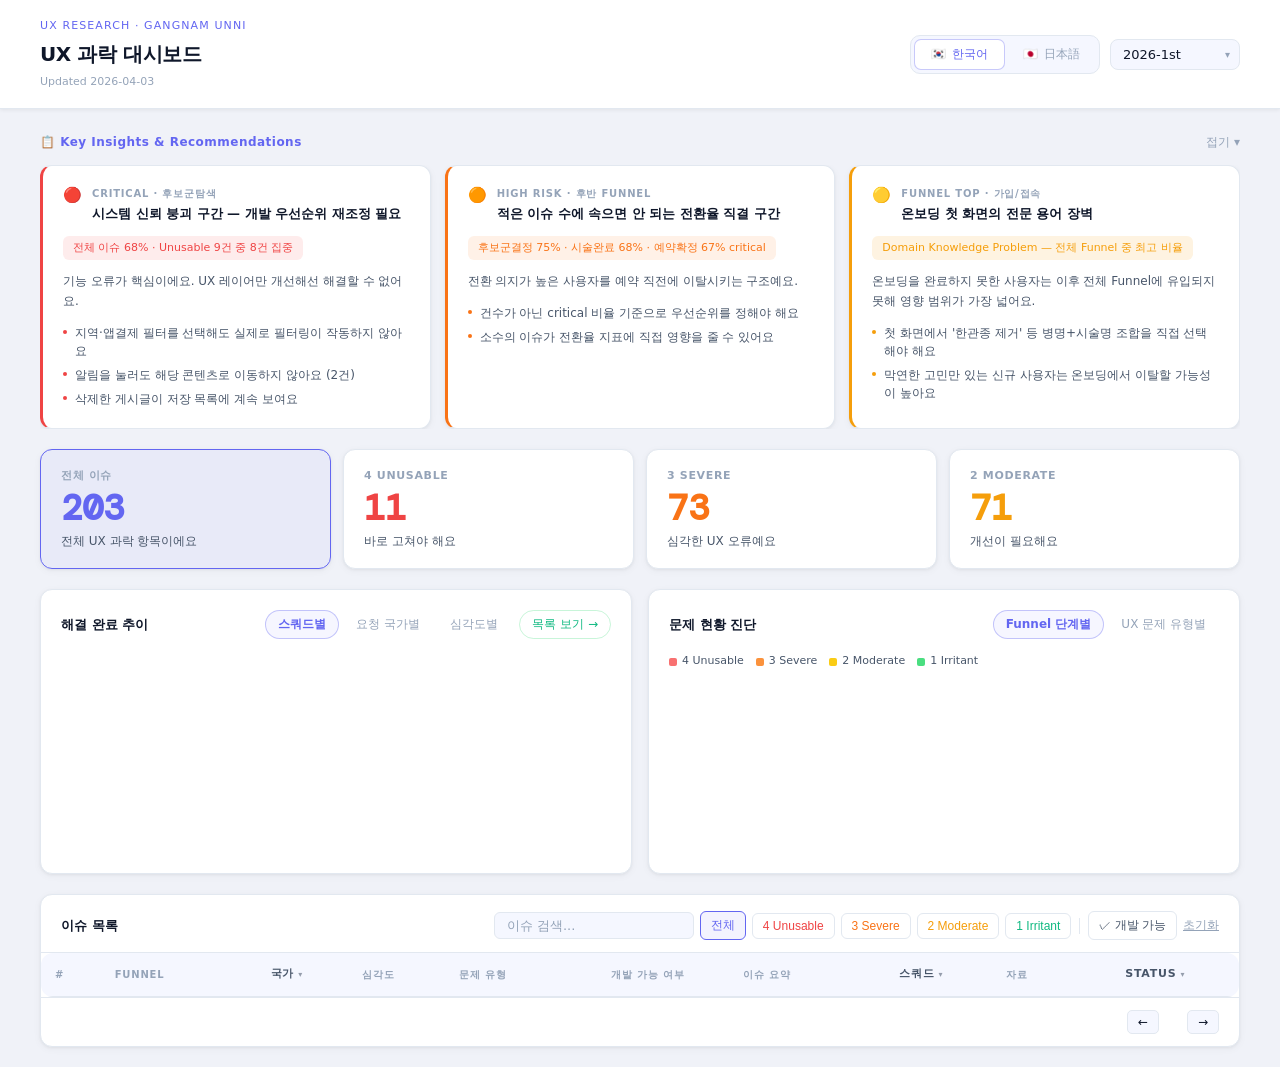
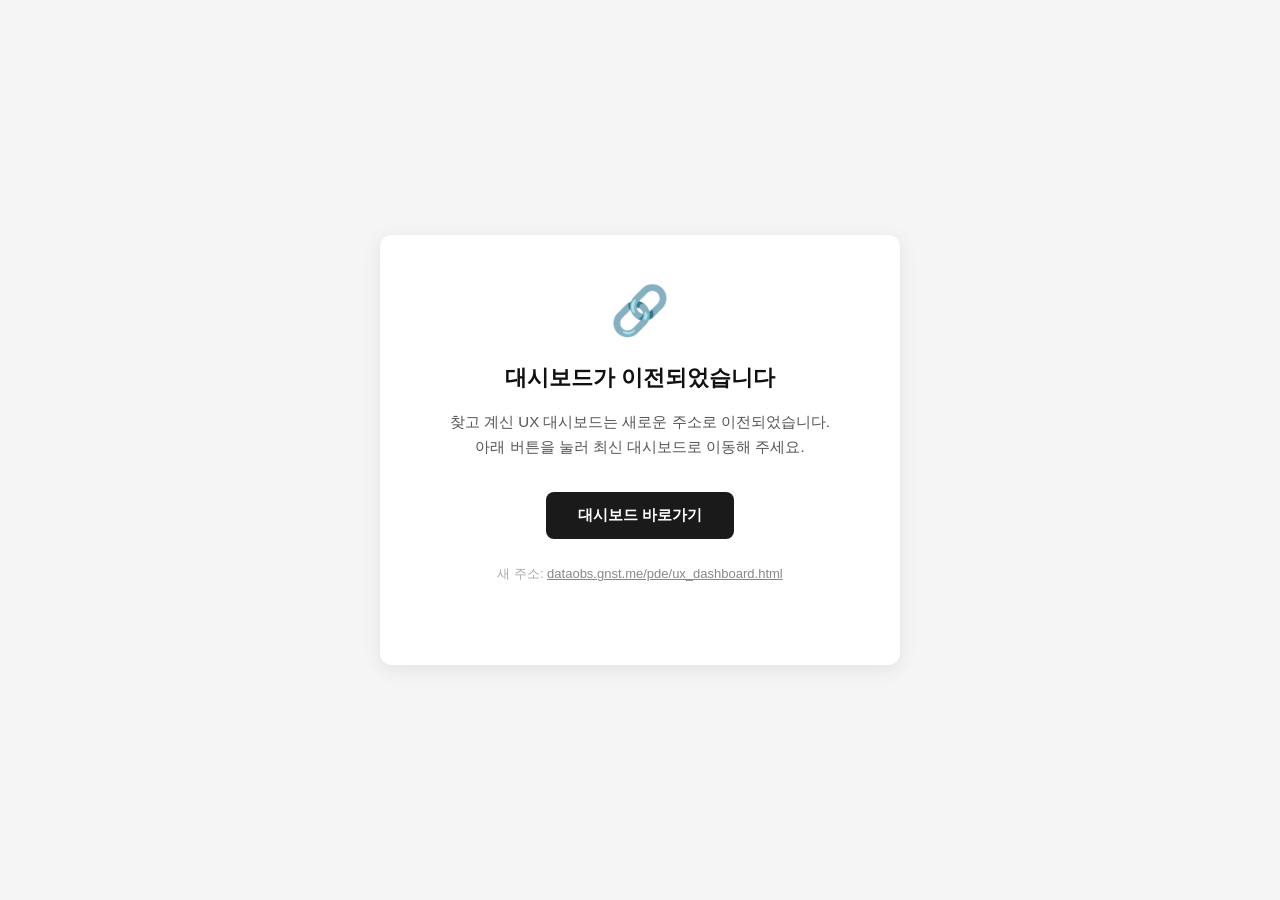
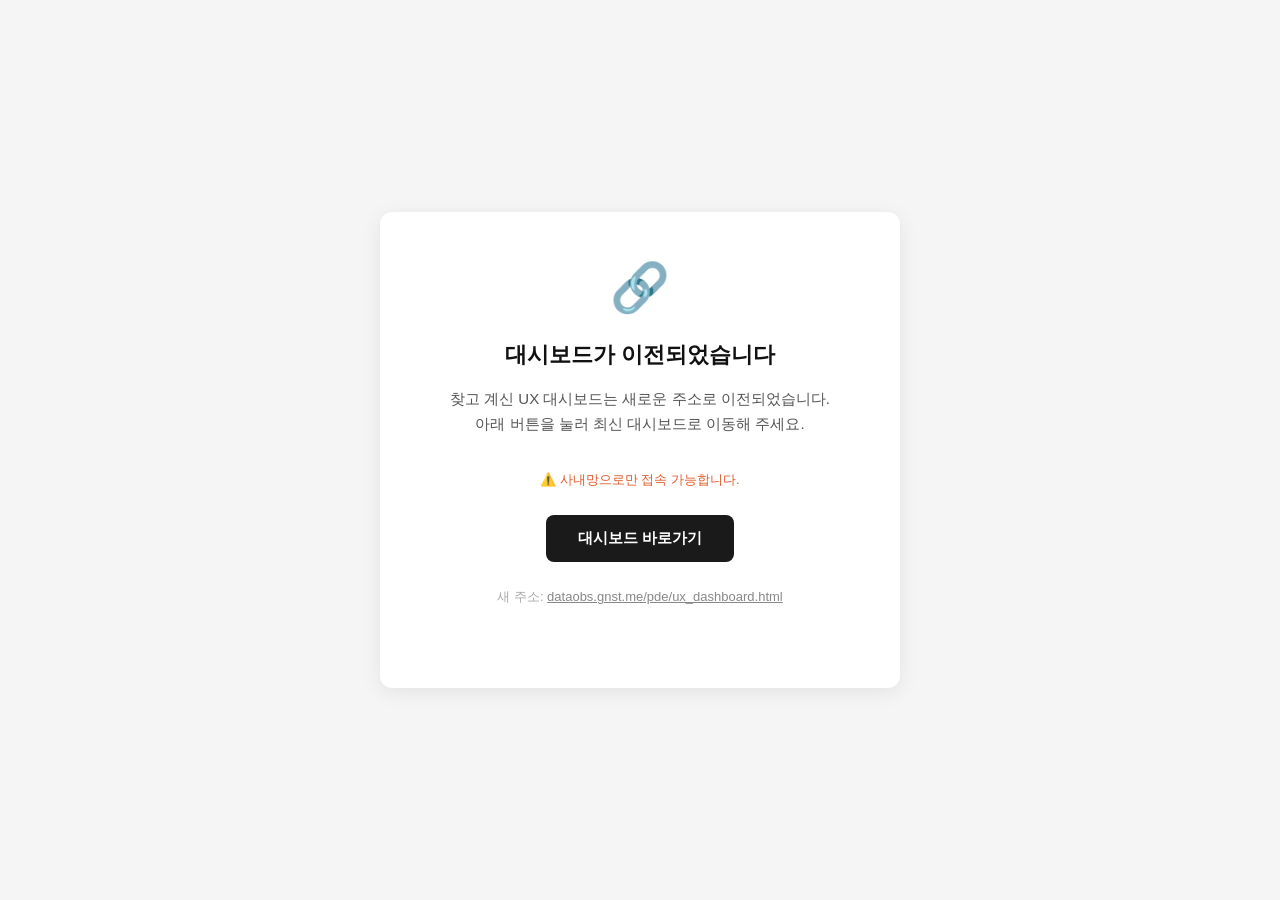
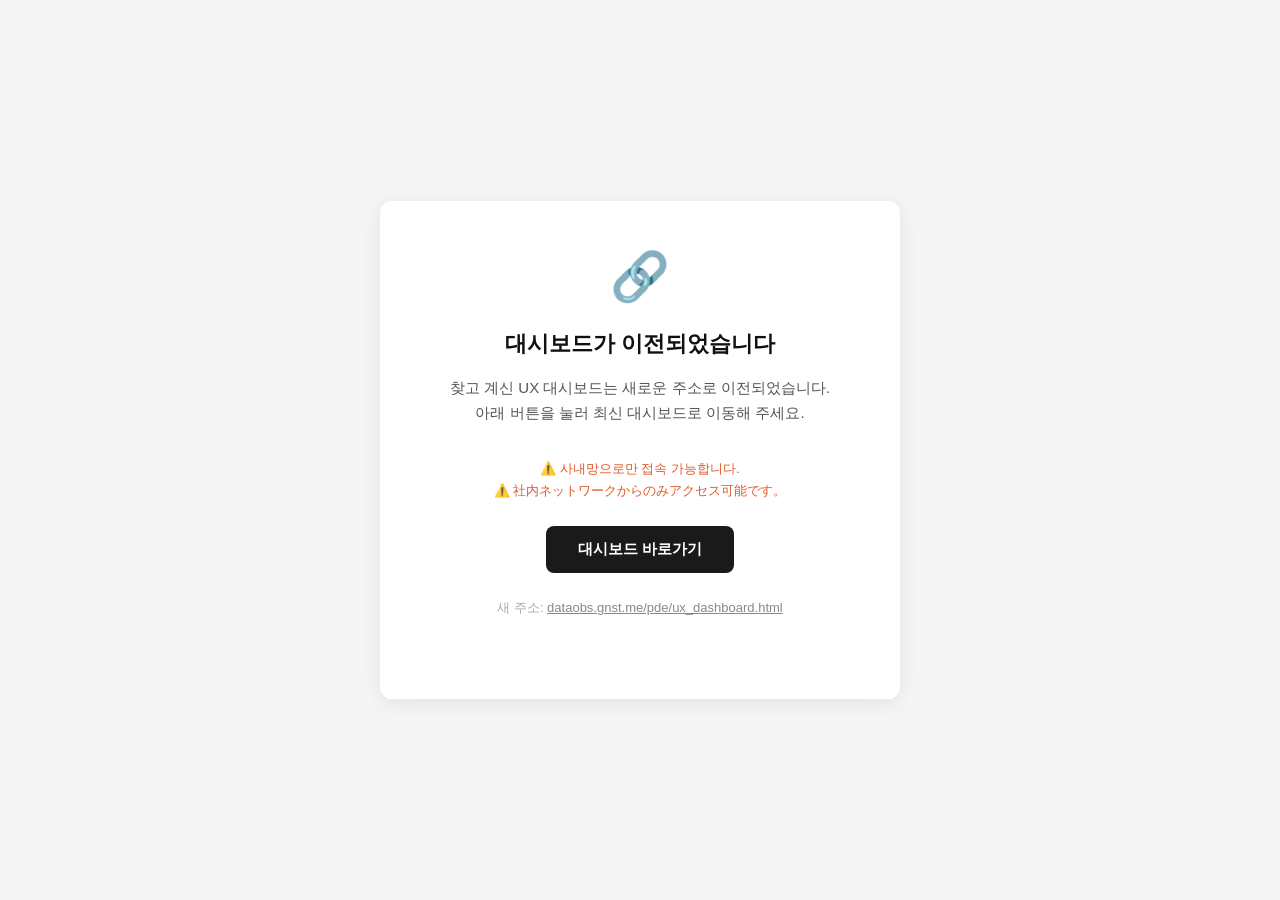
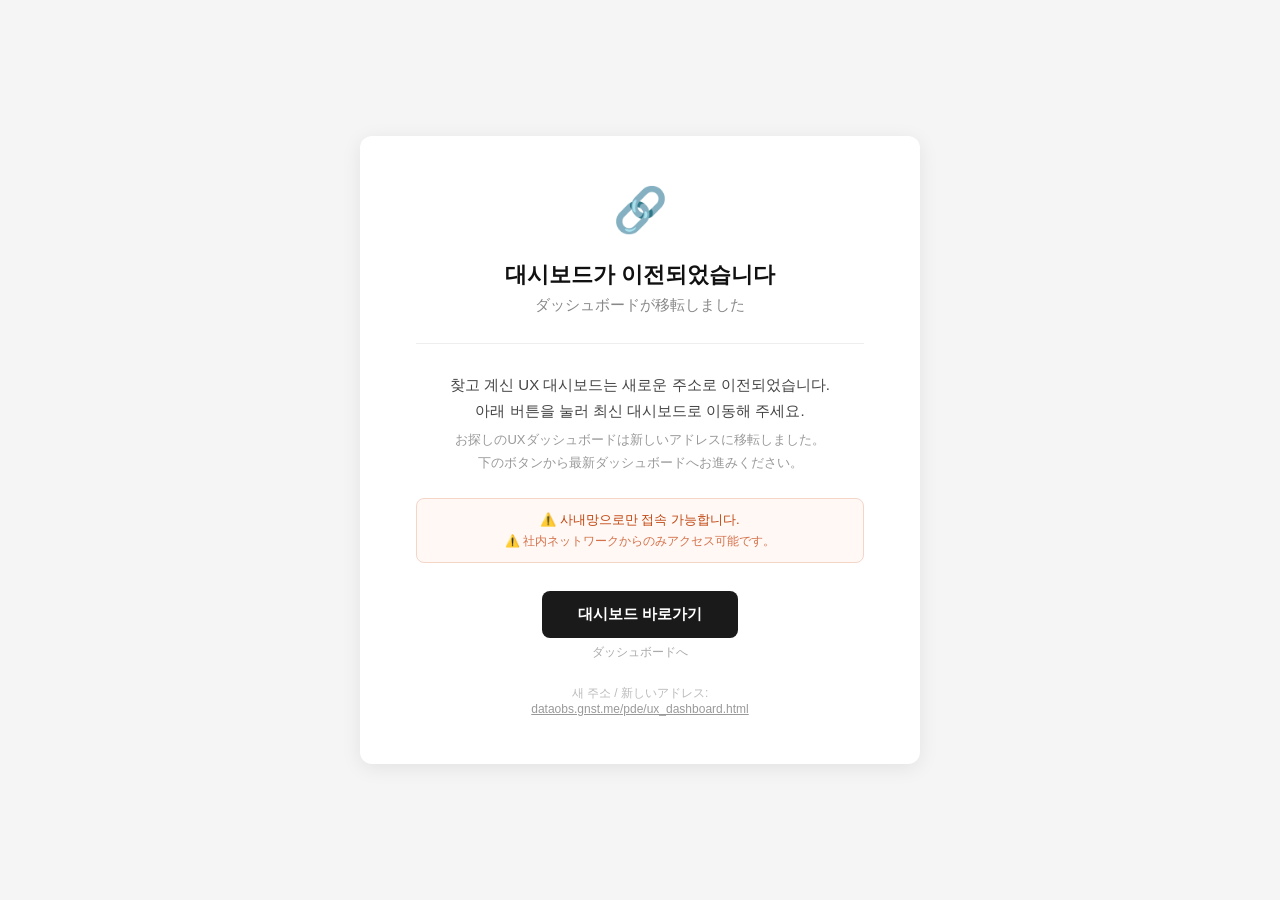
